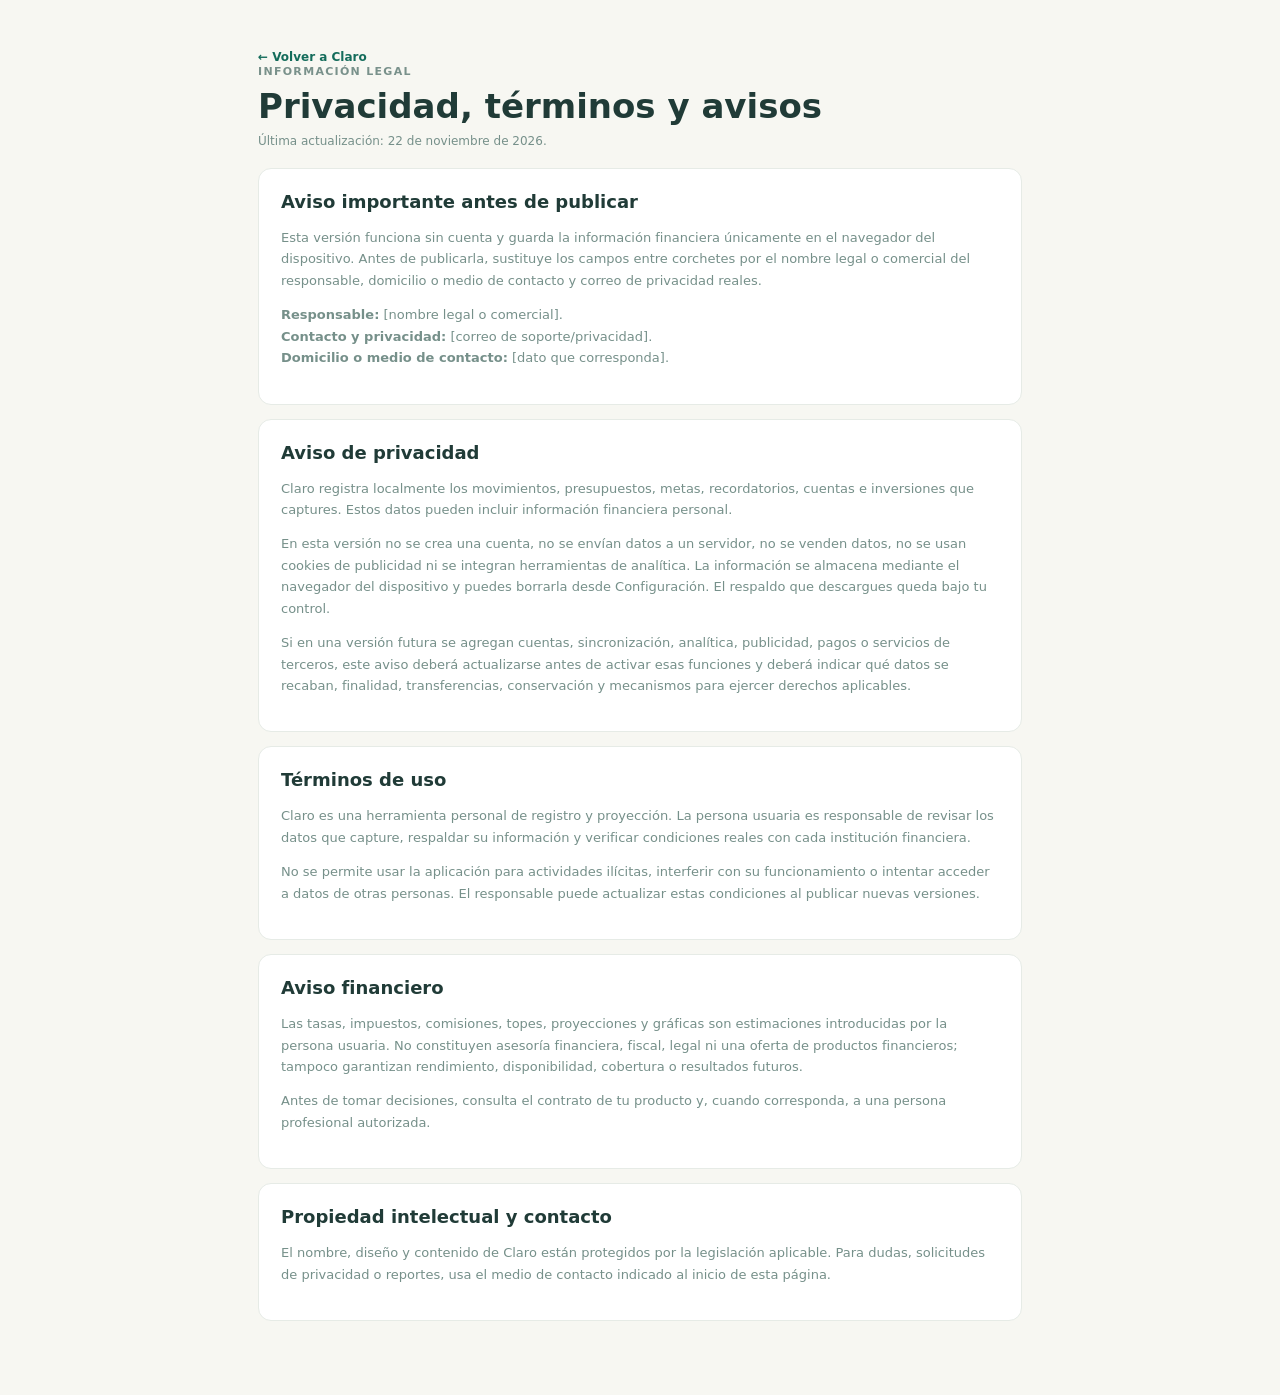
==== legal.html @ 1668033a "Primera versión de Claro, app de finanzas personales Co-Authored-By: Claude Opus 5.5 <noreply@anthro" ====
<!doctype html>
<html lang="es-MX">
  <head>
    <meta charset="UTF-8" />
    <meta name="viewport" content="width=device-width, initial-scale=1" />
    <meta name="description" content="Aviso de privacidad, términos de uso y aviso financiero de Claro." />
    <link rel="icon" href="icon.svg" type="image/svg+xml" />
    <link rel="icon" href="favicon-32.png" type="image/png" sizes="32x32" />
    <link rel="stylesheet" href="styles.css" />
    <link rel="stylesheet" href="overrides.css" />
    <link rel="stylesheet" href="guidance.css" />
    <title>Legal — Claro</title>
  </head>
  <body>
    <main class="legal-page">
      <a class="text-link" href="index.html">← Volver a Claro</a>
      <p class="eyebrow">INFORMACIÓN LEGAL</p>
      <h1>Privacidad, términos y avisos</h1>
      <p class="legal-updated">Última actualización: 22 de noviembre de 2026.</p>

      <article class="card legal-card">
        <h2>Aviso importante antes de publicar</h2>
        <p>Esta versión funciona sin cuenta y guarda la información financiera únicamente en el navegador del dispositivo. Antes de publicarla, sustituye los campos entre corchetes por el nombre legal o comercial del responsable, domicilio o medio de contacto y correo de privacidad reales.</p>
        <p><strong>Responsable:</strong> [nombre legal o comercial].<br /><strong>Contacto y privacidad:</strong> [correo de soporte/privacidad].<br /><strong>Domicilio o medio de contacto:</strong> [dato que corresponda].</p>
      </article>

      <article class="card legal-card">
        <h2>Aviso de privacidad</h2>
        <p>Claro registra localmente los movimientos, presupuestos, metas, recordatorios, cuentas e inversiones que captures. Estos datos pueden incluir información financiera personal.</p>
        <p>En esta versión no se crea una cuenta, no se envían datos a un servidor, no se venden datos, no se usan cookies de publicidad ni se integran herramientas de analítica. La información se almacena mediante el navegador del dispositivo y puedes borrarla desde Configuración. El respaldo que descargues queda bajo tu control.</p>
        <p>Si en una versión futura se agregan cuentas, sincronización, analítica, publicidad, pagos o servicios de terceros, este aviso deberá actualizarse antes de activar esas funciones y deberá indicar qué datos se recaban, finalidad, transferencias, conservación y mecanismos para ejercer derechos aplicables.</p>
      </article>

      <article class="card legal-card">
        <h2>Términos de uso</h2>
        <p>Claro es una herramienta personal de registro y proyección. La persona usuaria es responsable de revisar los datos que capture, respaldar su información y verificar condiciones reales con cada institución financiera.</p>
        <p>No se permite usar la aplicación para actividades ilícitas, interferir con su funcionamiento o intentar acceder a datos de otras personas. El responsable puede actualizar estas condiciones al publicar nuevas versiones.</p>
      </article>

      <article class="card legal-card">
        <h2>Aviso financiero</h2>
        <p>Las tasas, impuestos, comisiones, topes, proyecciones y gráficas son estimaciones introducidas por la persona usuaria. No constituyen asesoría financiera, fiscal, legal ni una oferta de productos financieros; tampoco garantizan rendimiento, disponibilidad, cobertura o resultados futuros.</p>
        <p>Antes de tomar decisiones, consulta el contrato de tu producto y, cuando corresponda, a una persona profesional autorizada.</p>
      </article>

      <article class="card legal-card">
        <h2>Propiedad intelectual y contacto</h2>
        <p>El nombre, diseño y contenido de Claro están protegidos por la legislación aplicable. Para dudas, solicitudes de privacidad o reportes, usa el medio de contacto indicado al inicio de esta página.</p>
      </article>
    </main>
  </body>
</html>
---- styles.css ----
:root{--ink:#203b37;--muted:#76908a;--paper:#f7f7f2;--card:#fff;--line:#e6ebe6;--green:#146c5b;--lime:#d7e769;--orange:#f7ad6b;--blue:#88c8c5;--purple:#b4a4e6;--red:#ea8d80}*{box-sizing:border-box}body{margin:0;background:var(--paper);color:var(--ink);font-family:Inter,ui-sans-serif,system-ui,-apple-system,BlinkMacSystemFont,"Segoe UI",sans-serif}.app-shell{min-height:100vh;display:grid;grid-template-columns:244px 1fr}.sidebar{background:#f0f2eb;padding:28px 18px;display:flex;flex-direction:column;position:sticky;top:0;height:100vh}.brand{display:flex;align-items:center;gap:9px;color:var(--ink);font-size:26px;font-weight:800;text-decoration:none;letter-spacing:-1px;padding:0 10px 42px}.brand-mark{display:grid;place-items:center;width:30px;height:30px;border-radius:10px;background:var(--green);color:var(--lime);font-size:17px}.sidebar nav{display:grid;gap:5px}.nav-link,.plain-button{border:0;background:none;text-decoration:none;color:#607771;font:inherit;font-weight:600;padding:12px 13px;border-radius:10px;text-align:left;cursor:pointer}.nav-link span{width:24px;display:inline-block;font-size:19px}.nav-link.active,.nav-link:hover{background:#dce7c8;color:var(--green)}.sidebar-bottom{margin-top:auto;display:grid;gap:3px}.plain-button{font-size:13px}.plain-button:hover{color:var(--green)}main{max-width:1440px;margin:0 auto;width:100%;padding:0 48px 46px}.topbar{height:112px;display:flex;align-items:center;justify-content:space-between}.eyebrow{color:#79918b;margin:0 0 5px;font-size:11px;font-weight:800;letter-spacing:1.3px}.topbar h1{font-size:19px;margin:0}.header-actions{display:flex;align-items:center;gap:13px}.icon-button{border:1px solid var(--line);background:#fff;color:var(--green);border-radius:50%;height:38px;width:38px;font-size:19px;cursor:pointer}.profile-button{border:0;background:#d9e8e1;color:var(--green);border-radius:22px;padding:9px 14px;font-weight:700}.profile-button:first-letter{background:var(--green);color:#fff}.menu-button{display:none}.welcome,.section-heading{display:flex;justify-content:space-between;align-items:end;margin:18px 0 25px}.welcome h2,.section-heading h2{margin:0;font-size:31px;letter-spacing:-1.2px}.welcome h2 span{color:#dfb04b}.welcome p:not(.eyebrow),.section-heading p:not(.eyebrow){margin:6px 0 0;color:var(--muted)}button{font:inherit}.primary-button{border:0;border-radius:9px;background:var(--green);color:#fff;font-weight:750;padding:12px 17px;cursor:pointer;box-shadow:0 3px 7px #146c5b22}.primary-button:hover{background:#0f5a4c}.stat-grid{display:grid;grid-template-columns:1.22fr 1fr 1fr 1fr;gap:16px}.stat-card{background:var(--card);border:1px solid var(--line);border-radius:13px;padding:19px 20px;min-height:130px}.stat-card.balance{background:var(--green);border-color:var(--green);color:#fff}.stat-card p{margin:0;color:var(--muted);font-size:13px;font-weight:600}.balance p{color:#bed8d1}.stat-card strong{font-size:28px;display:block;margin:11px 0 8px;letter-spacing:-1px}.stat-card small{font-size:11px;color:var(--muted)}.balance small{color:#cae2da}.positive{color:#388775!important}.dashboard-grid{margin-top:17px;display:grid;grid-template-columns:1.15fr .85fr;gap:17px}.card{background:var(--card);border:1px solid var(--line);border-radius:13px;padding:22px}.card-title{display:flex;align-items:start;justify-content:space-between;margin-bottom:18px}.card h3{font-size:16px;margin:0}.card-title p{margin:4px 0 0;color:var(--muted);font-size:12px}.card select,.filters select{border:1px solid var(--line);border-radius:7px;background:#fff;padding:7px;color:#526b64;font-size:12px}.category-chart{height:16px;border-radius:30px;overflow:hidden;background:#edf1ed;display:flex}.category-segment{height:100%}.legend{display:flex;gap:15px;flex-wrap:wrap;margin-top:17px}.legend-item{font-size:11px;color:#657c76}.legend-dot{width:8px;height:8px;border-radius:50%;display:inline-block;margin-right:5px}.bar-chart{height:144px;display:flex;align-items:end;justify-content:space-between;gap:15px;border-bottom:1px solid var(--line);padding:0 4px}.month-bar{height:100%;display:flex;align-items:end;gap:3px;flex:1;position:relative}.month-bar div{width:50%;border-radius:3px 3px 0 0}.month-bar .income-bar{background:#86c9bd}.month-bar .expense-bar{background:#f2b270}.month-bar span{position:absolute;bottom:-20px;width:100%;text-align:center;font-size:10px;color:var(--muted)}.trend-key{font-size:10px;color:var(--muted)}.trend-key i{display:inline-block;width:7px;height:7px;background:#86c9bd;border-radius:2px;margin:0 3px 0 8px}.trend-key i+ i{background:#f2b270}.budget-card,.recent-card{min-height:258px}.budget-row{margin:14px 0}.budget-head{display:flex;justify-content:space-between;font-size:12px;margin-bottom:7px}.budget-head strong{font-size:12px}.progress{height:7px;background:#edf1ed;border-radius:10px;overflow:hidden}.progress>span{display:block;height:100%;border-radius:inherit;background:var(--green)}.progress.warn>span{background:var(--orange)}.text-link{font-size:12px;color:var(--green);font-weight:750;text-decoration:none}.movement-row{display:flex;align-items:center;padding:11px 0;border-bottom:1px solid #eff1ee;gap:10px}.movement-row:last-child{border-bottom:0}.category-icon{flex:none;display:grid;place-items:center;width:34px;height:34px;border-radius:10px;background:#edf5e2;color:var(--green);font-size:15px}.movement-info{flex:1;min-width:0}.movement-info strong{font-size:13px;display:block;white-space:nowrap;overflow:hidden;text-overflow:ellipsis}.movement-info small{color:var(--muted);font-size:11px}.movement-amount{font-size:13px;font-weight:800}.movement-amount.income{color:#278373}.movement-amount.investment{color:#7567a7}.page{display:none}.page.active{display:block}.section-heading{align-items:center;margin-top:15px}.section-heading h2{font-size:30px}.filters{display:flex;gap:10px;padding-bottom:10px;border-bottom:1px solid var(--line)}.movement-list{padding-top:3px}.movement-list .movement-row{padding:15px 4px}.budget-list,.goal-list,.reminder-list{display:grid;grid-template-columns:repeat(auto-fit,minmax(260px,1fr));gap:16px}.budget-item,.goal-item,.reminder-item{background:#fff;border:1px solid var(--line);border-radius:13px;padding:20px}.budget-item h3,.goal-item h3,.reminder-item h3{margin:0 0 6px;font-size:16px}.budget-item p,.goal-item p,.reminder-item p{color:var(--muted);font-size:13px;margin:0 0 14px}.goal-top{display:flex;justify-content:space-between;align-items:start}.goal-icon{background:#f0ebfd;color:#7162aa;border-radius:10px;padding:9px}.goal-actions{display:flex;gap:7px;margin-top:17px}.small-button{border:1px solid var(--line);background:#fff;padding:7px 9px;border-radius:7px;font-size:11px;color:var(--green);font-weight:700;cursor:pointer}.reminder-date{color:var(--green)!important;font-weight:700}dialog{border:0;border-radius:16px;padding:0;width:min(450px,calc(100% - 30px));box-shadow:0 20px 70px #203b3755}dialog::backdrop{background:#1c343055}dialog form{padding:25px;display:grid;gap:14px}.dialog-head{display:flex;justify-content:space-between;align-items:start;margin-bottom:3px}.dialog-head h2{margin:0;font-size:22px}.close-dialog{border:0;background:transparent;color:var(--muted);font-size:28px;line-height:18px;cursor:pointer}label{font-size:12px;font-weight:750;color:#4d6860;display:grid;gap:6px}.optional{color:var(--muted);font-weight:500}input,select{border:1px solid #dce5df;border-radius:8px;padding:11px;font:inherit;color:var(--ink);width:100%;background:#fff}input:focus,select:focus{outline:2px solid #beded5;border-color:var(--green)}.two-cols{display:grid;grid-template-columns:1fr 1fr;gap:10px}.submit-button{margin-top:5px;width:100%}.toast{position:fixed;bottom:24px;left:50%;transform:translate(-50%,90px);background:var(--ink);color:#fff;padding:11px 16px;border-radius:9px;font-size:13px;transition:.25s;z-index:5}.toast.show{transform:translate(-50%,0)}.empty{color:var(--muted);font-size:13px;padding:24px 0;text-align:center}@media(max-width:900px){.app-shell{display:block}.sidebar{position:fixed;z-index:4;transform:translateX(-100%);transition:.25s;width:250px;box-shadow:5px 0 20px #0002}.sidebar.open{transform:translateX(0)}main{padding:0 21px 35px}.menu-button{display:block;border:0;background:none;color:var(--green);font-size:22px;margin-right:12px}.topbar{justify-content:start;height:85px}.header-actions{margin-left:auto}.profile-button span{display:none}.welcome{align-items:start;gap:15px}.stat-grid{grid-template-columns:repeat(2,1fr)}.dashboard-grid{grid-template-columns:1fr}.topbar h1{font-size:17px}}@media(max-width:520px){main{padding:0 15px 30px}.topbar{height:76px}.welcome,.section-heading{margin:12px 0 20px}.welcome{display:block}.welcome .primary-button{margin-top:16px;width:100%}.section-heading{align-items:start}.section-heading .primary-button{font-size:0;padding:12px}.section-heading .primary-button:first-letter{font-size:18px}.welcome h2,.section-heading h2{font-size:26px}.stat-grid{gap:9px}.stat-card{padding:14px;min-height:112px}.stat-card strong{font-size:22px}.stat-card.balance{grid-column:span 2}.card{padding:17px}.trend-key{display:none}.two-cols{grid-template-columns:1fr}.header-actions{gap:7px}.icon-button{height:34px;width:34px}.bar-chart{gap:8px}.legend{gap:9px}.filters{display:grid;grid-template-columns:1fr 1fr}}
---- overrides.css ----
.storage-note{color:var(--muted);font-size:11px;line-height:1.45;padding:0 12px;margin:0 0 8px}.movement-note{display:block;color:#607771;font-size:11px;line-height:1.4;margin-top:4px;overflow-wrap:anywhere}.movement-row .small-button{flex:none}.trend-card{grid-column:1/-1;order:-1}.line-chart{width:100%;margin-top:4px}.line-chart svg{display:block;width:100%;height:auto;overflow:visible}.line-legend{display:flex;gap:16px;flex-wrap:wrap;margin:-6px 0 7px;color:#657c76;font-size:11px}.line-legend span{display:inline-flex;align-items:center;gap:6px}.line-legend i{width:16px;height:3px;border-radius:4px;display:inline-block}.line-legend .income-line{background:#278373}.line-legend .expense-line{background:#e7a35f}.line-legend .net-line{background:#7669aa}.chart-footnote{font-size:10px;color:var(--muted);text-align:right;margin:5px 0 0}.pie-chart-wrap{display:grid;place-items:center;padding:8px 0 2px}.category-chart{width:210px;height:210px;border-radius:50%;display:grid;place-items:center;position:relative}.pie-center{width:62%;height:62%;border-radius:50%;background:var(--card);display:flex;flex-direction:column;justify-content:center;align-items:center;box-shadow:0 0 0 1px var(--line)}.pie-center strong{font-size:18px;letter-spacing:-.5px}.pie-center small{color:var(--muted);font-size:10px;margin-top:2px}body[data-theme="dark"]{--ink:#e6efeb;--muted:#9db1aa;--paper:#101a18;--card:#192522;--line:#2b3a35;--green:#267e6c;--lime:#d7e769;--orange:#f7ad6b;--blue:#88c8c5;--purple:#b4a4e6;--red:#ea8d80}body[data-theme="dark"] .sidebar{background:#151f1c}body[data-theme="dark"] .nav-link,body[data-theme="dark"] .plain-button{color:#b4c5bf}body[data-theme="dark"] .nav-link.active,body[data-theme="dark"] .nav-link:hover{background:#263a32;color:#d7e769}body[data-theme="dark"] .stat-card,body[data-theme="dark"] .card,body[data-theme="dark"] .budget-item,body[data-theme="dark"] .goal-item,body[data-theme="dark"] .reminder-item{background:var(--card);border-color:var(--line)}body[data-theme="dark"] .stat-card p,body[data-theme="dark"] .legend-item,body[data-theme="dark"] .movement-info small,body[data-theme="dark"] .movement-note,body[data-theme="dark"] .line-legend{color:var(--muted)}body[data-theme="dark"] .category-icon{background:#263a32;color:#c9dfb0}body[data-theme="dark"] .goal-icon{background:#302b45;color:#d0c4ff}body[data-theme="dark"] .icon-button,body[data-theme="dark"] .small-button,body[data-theme="dark"] .card select,body[data-theme="dark"] .filters select,body[data-theme="dark"] input,body[data-theme="dark"] select{background:#202e29;color:var(--ink);border-color:var(--line)}body[data-theme="dark"] .profile-button{background:#263a32;color:#d7e769}body[data-theme="dark"] .progress{background:#293631}body[data-theme="dark"] dialog{background:var(--card);color:var(--ink)}body[data-theme="dark"] .line-chart svg line{stroke:#40504a!important}body[data-theme="dark"] .line-chart svg text{fill:#a7b8b1!important}body[data-theme="dark"] .movement-row{border-color:#2b3a35}body[data-theme="dark"] .category-chart{border:1px solid #40504a}@media(max-width:520px){.movement-row .movement-amount{font-size:12px}.movement-row .small-button{padding:6px 7px}.category-chart{width:180px;height:180px}.pie-center strong{font-size:16px}}
.capital-summary{display:grid;grid-template-columns:repeat(4,minmax(0,1fr));gap:14px;margin:0 0 17px}.capital-stat{padding:17px 19px;background:var(--card);border:1px solid var(--line);border-radius:12px}.capital-stat small,.muted-label{display:block;color:var(--muted);font-size:11px}.capital-stat strong{display:block;font-size:21px;margin-top:9px}.capital-accounts{margin-bottom:24px}.account-list{display:grid;gap:2px}.account-row{display:grid;grid-template-columns:1fr 150px auto;gap:12px;align-items:center;padding:13px 3px;border-top:1px solid var(--line)}.account-row>div strong,.account-row>div small{display:block}.account-row>div small{font-size:11px;color:var(--muted);margin-top:3px}.portfolio-section>.section-heading{margin-top:24px}.portfolio-grid{display:grid;grid-template-columns:minmax(260px,.75fr) minmax(440px,1.25fr);gap:16px}.portfolio-pie{width:200px;height:200px}.investment-heading{margin-top:26px!important}.investment-list{display:grid;grid-template-columns:repeat(auto-fit,minmax(280px,1fr));gap:15px}.investment-card{background:var(--card);border:1px solid var(--line);border-radius:13px;padding:19px}.investment-card-head{display:flex;justify-content:space-between;align-items:start}.investment-card-head .eyebrow{margin-bottom:4px}.investment-card h3{font-size:16px;margin:0}.investment-share{display:grid;place-items:center;min-width:48px;height:35px;border-radius:20px;background:color-mix(in srgb,var(--share-color) 20%,var(--card));color:var(--ink);font-size:11px;font-weight:800}.investment-value{display:block;font-size:25px;margin-top:20px}.investment-facts{display:grid;grid-template-columns:1fr 1fr;gap:12px;margin-top:17px}.investment-facts span{font-size:10px;color:var(--muted)}.investment-facts strong{display:block;color:var(--ink);font-size:12px;margin-top:4px}.investment-contribution{font-size:11px;color:var(--muted);margin:14px 0 0}.investment-actions{display:flex;gap:6px;flex-wrap:wrap;margin-top:17px}.investment-history{border-top:1px solid var(--line);margin-top:15px;padding-top:12px}.investment-history summary{font-size:11px;color:var(--green);font-weight:750;cursor:pointer}.operation-row{display:grid;grid-template-columns:1fr auto auto auto;align-items:center;gap:8px;padding:9px 0;border-bottom:1px solid var(--line);font-size:10px}.projection-table-wrap{overflow-x:auto}.projection-table{border-collapse:collapse;width:100%;font-size:12px}.projection-table th,.projection-table td{text-align:right;padding:10px 8px;border-bottom:1px solid var(--line);white-space:nowrap}.projection-table thead th{color:var(--muted);font-weight:650;font-size:10px}.projection-table th:first-child,.projection-table tbody th{text-align:left}.projection-table tbody th{font-weight:750}.projection-note,.preference-help{font-size:11px;color:var(--muted);line-height:1.5;margin:12px 0 0}.preference-card{margin-top:18px}.check-label{display:flex;align-items:center;gap:9px}.check-label input{width:17px;height:17px;flex:none;accent-color:var(--green)}#reflect-initial-label[hidden]{display:none}.negative{color:#c94d45!important}body[data-theme="dark"] .capital-stat,body[data-theme="dark"] .investment-card{background:var(--card);border-color:var(--line)}body[data-theme="dark"] .investment-facts span{color:var(--muted)}body[data-theme="dark"] .investment-facts strong{color:var(--ink)}body[data-theme="dark"] .investment-share{color:var(--ink)}@media(max-width:800px){.capital-summary{grid-template-columns:repeat(2,minmax(0,1fr))}.portfolio-grid{grid-template-columns:1fr}}@media(max-width:520px){.capital-summary{gap:8px}.capital-stat{padding:13px}.capital-stat strong{font-size:18px}.account-row{grid-template-columns:1fr auto;gap:8px}.account-row>span{grid-column:1/-1}.portfolio-grid{grid-template-columns:minmax(0,1fr)}.investment-facts{gap:9px}.investment-value{font-size:22px}.operation-row{grid-template-columns:1fr auto}.operation-row .small-button{padding:6px}.projection-table th,.projection-table td{padding:8px 5px;font-size:10px}}
---- guidance.css ----
.form-help,.help-callout{font-size:12px;line-height:1.55;color:var(--muted);margin:0}.help-callout{padding:13px 16px;margin:0 0 16px;border-left:3px solid var(--green);border-radius:8px;background:var(--card)}.button-pair{display:flex;gap:8px;align-items:center}.investment-forecast{margin:4px 0 18px}.investment-forecast>strong{font-size:13px}.investment-forecast>p{font-size:11px;color:var(--muted);margin:4px 0 8px}.investment-forecast svg{display:block;width:100%;height:auto;overflow:visible}.investment-forecast svg line{stroke:#e8ede9}.recurring-projection{margin-top:18px}dialog form{max-height:85vh;overflow-y:auto}body[data-theme="dark"] .help-callout{background:var(--card);border-color:var(--green)}body[data-theme="dark"] .investment-forecast svg line{stroke:#40504a}body[data-theme="dark"] .investment-forecast svg text{fill:#a7b8b1!important}
@media(max-width:700px){.button-pair{align-items:stretch;flex-direction:column}.investment-forecast svg{min-height:180px}}
.forecast-line-key{display:flex;align-items:center;gap:7px}.forecast-line-key i{display:inline-block;width:18px;height:3px;background:#278373;border-radius:3px}
.help-bubble{display:inline-grid;place-items:center;width:19px;height:19px;padding:0;margin-left:5px;border:1px solid var(--green);border-radius:50%;background:transparent;color:var(--green);font-size:11px;font-weight:800;cursor:pointer;vertical-align:middle;flex:none}.help-popover{position:absolute;display:block;top:calc(100% + 5px);left:0;width:min(280px,78vw);padding:9px 10px;border:1px solid var(--line);border-radius:8px;background:var(--card);color:var(--ink);font-size:11px;font-weight:500;line-height:1.45;box-shadow:0 5px 18px #17332b20;z-index:10;white-space:normal}.help-popover[hidden]{display:none}label:has(.help-bubble),.dialog-head,.card-title,#presupuestos .section-heading h2{position:relative}#investment-term{display:grid}#investment-form input[hidden],#goal-investment-label[hidden]{display:none}.goal-link-note{font-size:11px!important;line-height:1.45;margin:9px 0!important;color:var(--muted)}
@media(max-width:520px){.help-popover:not([hidden]){font-size:12px}.help-bubble{width:21px;height:21px}}
.sr-only{position:absolute;width:1px;height:1px;padding:0;margin:-1px;overflow:hidden;clip:rect(0,0,0,0);white-space:nowrap;border:0}.topbar{height:24px;justify-content:flex-end}.primary-button,.small-button{min-height:40px;padding:10px 14px;font-size:12px;display:inline-flex;align-items:center;justify-content:center}.button-pair{align-items:center}.settings-actions{display:grid;gap:0}.settings-row{display:flex;align-items:center;justify-content:space-between;gap:14px;padding:13px 0;border-bottom:1px solid var(--line);font-size:13px}.settings-actions>.check-label{padding:15px 0;border-bottom:1px solid var(--line)}.danger-button{color:#b83d39;border-color:#e7c8c6}.settings-row button:disabled{opacity:.55;cursor:not-allowed}@media(max-width:900px){.topbar{height:62px;justify-content:start}}@media(max-width:520px){.topbar{height:58px}.button-pair{flex-direction:row;align-items:stretch;flex-wrap:wrap}.section-heading .primary-button{font-size:12px!important;padding:10px 14px}.section-heading>.button-pair>button{flex:1;min-width:130px}}
.projection-lines-legend{display:flex;flex-wrap:wrap;gap:7px 13px;margin:8px 0;font-size:10px;color:var(--muted)}.projection-lines-legend span{display:inline-flex;align-items:center;gap:5px}.projection-lines-legend i{display:inline-block;width:13px;height:3px;border-radius:3px}.projection-point{cursor:pointer;stroke:var(--card);stroke-width:2;transition:r .15s}.projection-point.selected{stroke:#d7e769;stroke-width:3}.projection-selected{font-size:11px!important;margin-top:8px!important}.legal-page{max-width:820px;margin:0 auto;padding:46px 28px 60px}.legal-page>h1{font-size:34px;margin:8px 0}.legal-updated{font-size:12px;color:var(--muted);margin:0 0 20px}.legal-card{margin:14px 0}.legal-card h2{font-size:18px;margin-top:0}.legal-card p{font-size:13px;line-height:1.65;color:var(--muted)}body[data-theme="dark"] .projection-point{stroke:var(--card)}

.update-banner{position:fixed;left:50%;bottom:24px;transform:translateX(-50%);z-index:6;display:flex;align-items:center;gap:12px;background:var(--ink);color:#fff;padding:10px 12px 10px 16px;border-radius:11px;font-size:13px;box-shadow:0 8px 24px #0003;width:max-content;max-width:calc(100% - 32px)}.update-banner[hidden]{display:none}.settings-row .button-pair{display:flex;flex-direction:row;align-items:center;gap:7px;flex-wrap:wrap;justify-content:flex-end}
[hidden]{display:none!important}
.chart-controls{display:grid;grid-template-columns:repeat(auto-fit,minmax(180px,1fr));gap:10px;margin:0 0 16px;padding:14px;border:1px solid var(--line);border-radius:10px;background:var(--paper)}.chart-controls select,.chart-controls input{padding:8px;font-size:12px}
.chart-legend{gap:6px 10px;margin:0 0 6px}.legend-toggle{border:1px solid transparent;background:none;font:inherit;font-size:11px;color:inherit;display:inline-flex;align-items:center;gap:6px;padding:4px 7px;border-radius:6px;cursor:pointer}.legend-toggle:hover{border-color:var(--line)}.legend-toggle i{width:16px;border-radius:4px;display:inline-block}.legend-toggle.off{opacity:.45;text-decoration:line-through}
.chart-day{cursor:pointer}.chart-readout{display:flex;flex-wrap:wrap;gap:4px 14px;font-size:12px;color:var(--muted);margin:8px 0 0}.chart-readout strong{color:var(--ink)}.chart-readout span{display:inline-flex;align-items:center;gap:5px}.chart-readout i{width:9px;height:9px;border-radius:50%;display:inline-block}
.plan-funding{font-size:12px;color:var(--green)!important;font-weight:650;margin:8px 0 0!important}.funding-fields{display:grid;gap:14px}
@media(max-width:520px){.trend-card .card-title{gap:10px;flex-wrap:wrap}.chart-controls{grid-template-columns:1fr 1fr}}
.label-line{display:inline-flex;align-items:center;gap:2px;flex-wrap:wrap}.check-label .label-line{display:inline}
.stat-card.balance .help-bubble{border-color:#cae2da;color:#fff}.stat-card.balance .help-popover{color:var(--ink)}
.repay-box{margin-top:12px;padding:12px;border-radius:10px;background:#fdf1e4;border:1px solid #f2d2ae;display:grid;gap:8px}.repay-box p{margin:0!important;color:#7a4a17!important;font-size:12px!important}.repay-box .small-button{justify-self:start}body[data-theme="dark"] .repay-box{background:#3a2a1a;border-color:#5a4026}body[data-theme="dark"] .repay-box p{color:#f3cfa5!important}.repay-summary,.repay-preview{margin:0;font-size:13px;line-height:1.5;color:var(--muted)}.repay-preview{color:var(--ink);background:var(--paper);padding:10px 12px;border-radius:8px}
.yield-fields{display:grid;gap:14px;padding:12px;border:1px solid var(--line);border-radius:10px;background:var(--paper)}
.movement-actions{display:flex;gap:6px;flex:none}@media(max-width:520px){.movement-row{flex-wrap:wrap}.movement-actions{width:100%;justify-content:flex-end}}
.budget-sources-card{margin-bottom:16px}.budget-sources-grid{display:grid;grid-template-columns:240px 1fr;gap:22px;align-items:start}.budget-pie-legend{display:grid;gap:8px;margin-top:0}.budget-pie-legend .legend-item{font-size:12px}.budget-pie-note{font-size:12px;text-align:center;color:var(--muted);margin:10px 0 0}.budget-pie-note.warn{color:#b05a1a;font-weight:700}.budget-sources-picker{margin-top:14px;font-size:12px}.budget-sources-picker summary{cursor:pointer;color:var(--green);font-weight:750}.budget-sources-picker .check-label{display:flex;gap:8px;align-items:center;padding:6px 0;font-weight:600}.budget-sources-picker .check-label input{width:auto}.budget-sources-picker h4{margin:12px 0 2px;font-size:11px;letter-spacing:1px;color:var(--muted)}@media(max-width:700px){.budget-sources-grid{grid-template-columns:1fr}}
.form-warning{margin:8px 0 0;padding:9px 11px;border-radius:8px;background:#fdf1e4;border:1px solid #f2d2ae;color:#7a4a17!important;font-size:12px!important;line-height:1.45}.form-note{margin:0;padding:9px 11px;border-radius:8px;background:#eaf3ee;border:1px solid #cfe3d8;color:#2d5a4c;font-size:12px;line-height:1.45}body[data-theme="dark"] .form-warning{background:#3a2a1a;border-color:#5a4026;color:#f3cfa5!important}body[data-theme="dark"] .form-note{background:#1f2f2a;border-color:#2f453d;color:#b9d8cc}
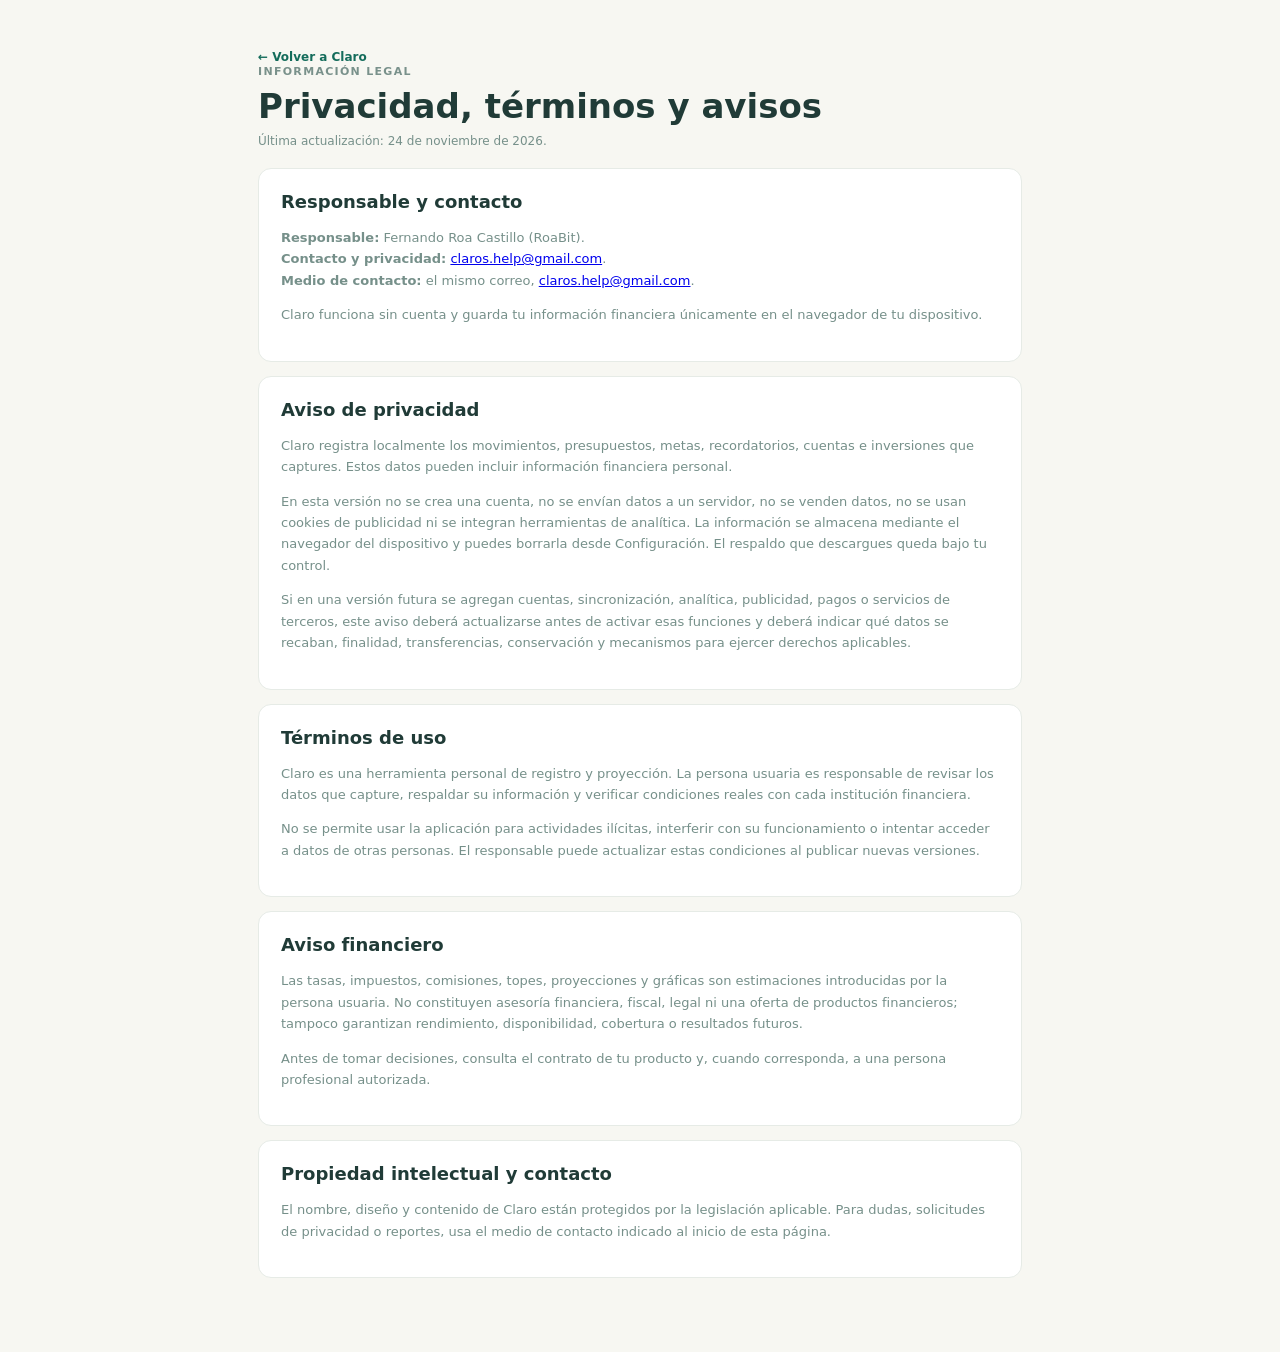
==== commit fb33d86d: "Aviso legal completo, README actualizado y recordatorio de respaldo Co-Authored-By: Claude Opus 5.5 " ====
--- a/legal.html
+++ b/legal.html
@@ -16,12 +16,12 @@
       <a class="text-link" href="index.html">← Volver a Claro</a>
       <p class="eyebrow">INFORMACIÓN LEGAL</p>
       <h1>Privacidad, términos y avisos</h1>
-      <p class="legal-updated">Última actualización: 22 de noviembre de 2026.</p>
+      <p class="legal-updated">Última actualización: 24 de noviembre de 2026.</p>
 
       <article class="card legal-card">
-        <h2>Aviso importante antes de publicar</h2>
-        <p>Esta versión funciona sin cuenta y guarda la información financiera únicamente en el navegador del dispositivo. Antes de publicarla, sustituye los campos entre corchetes por el nombre legal o comercial del responsable, domicilio o medio de contacto y correo de privacidad reales.</p>
-        <p><strong>Responsable:</strong> [nombre legal o comercial].<br /><strong>Contacto y privacidad:</strong> [correo de soporte/privacidad].<br /><strong>Domicilio o medio de contacto:</strong> [dato que corresponda].</p>
+        <h2>Responsable y contacto</h2>
+        <p><strong>Responsable:</strong> Fernando Roa Castillo (RoaBit).<br /><strong>Contacto y privacidad:</strong> <a href="mailto:claros.help@gmail.com">claros.help@gmail.com</a>.<br /><strong>Medio de contacto:</strong> el mismo correo, <a href="mailto:claros.help@gmail.com">claros.help@gmail.com</a>.</p>
+        <p>Claro funciona sin cuenta y guarda tu información financiera únicamente en el navegador de tu dispositivo.</p>
       </article>
 
       <article class="card legal-card">
--- a/guidance.css
+++ b/guidance.css
@@ -20,3 +20,4 @@
 .movement-actions{display:flex;gap:6px;flex:none}@media(max-width:520px){.movement-row{flex-wrap:wrap}.movement-actions{width:100%;justify-content:flex-end}}
 .budget-sources-card{margin-bottom:16px}.budget-sources-grid{display:grid;grid-template-columns:240px 1fr;gap:22px;align-items:start}.budget-pie-legend{display:grid;gap:8px;margin-top:0}.budget-pie-legend .legend-item{font-size:12px}.budget-pie-note{font-size:12px;text-align:center;color:var(--muted);margin:10px 0 0}.budget-pie-note.warn{color:#b05a1a;font-weight:700}.budget-sources-picker{margin-top:14px;font-size:12px}.budget-sources-picker summary{cursor:pointer;color:var(--green);font-weight:750}.budget-sources-picker .check-label{display:flex;gap:8px;align-items:center;padding:6px 0;font-weight:600}.budget-sources-picker .check-label input{width:auto}.budget-sources-picker h4{margin:12px 0 2px;font-size:11px;letter-spacing:1px;color:var(--muted)}@media(max-width:700px){.budget-sources-grid{grid-template-columns:1fr}}
 .form-warning{margin:8px 0 0;padding:9px 11px;border-radius:8px;background:#fdf1e4;border:1px solid #f2d2ae;color:#7a4a17!important;font-size:12px!important;line-height:1.45}.form-note{margin:0;padding:9px 11px;border-radius:8px;background:#eaf3ee;border:1px solid #cfe3d8;color:#2d5a4c;font-size:12px;line-height:1.45}body[data-theme="dark"] .form-warning{background:#3a2a1a;border-color:#5a4026;color:#f3cfa5!important}body[data-theme="dark"] .form-note{background:#1f2f2a;border-color:#2f453d;color:#b9d8cc}
+.backup-reminder{display:flex;align-items:center;justify-content:space-between;gap:12px;flex-wrap:wrap;margin:0 0 16px;padding:12px 14px;border:1px solid #e5c58f;background:#fff7e8;color:#6b4a12;border-radius:11px;font-size:13px;font-weight:600}.backup-reminder .button-pair{display:flex;gap:8px}
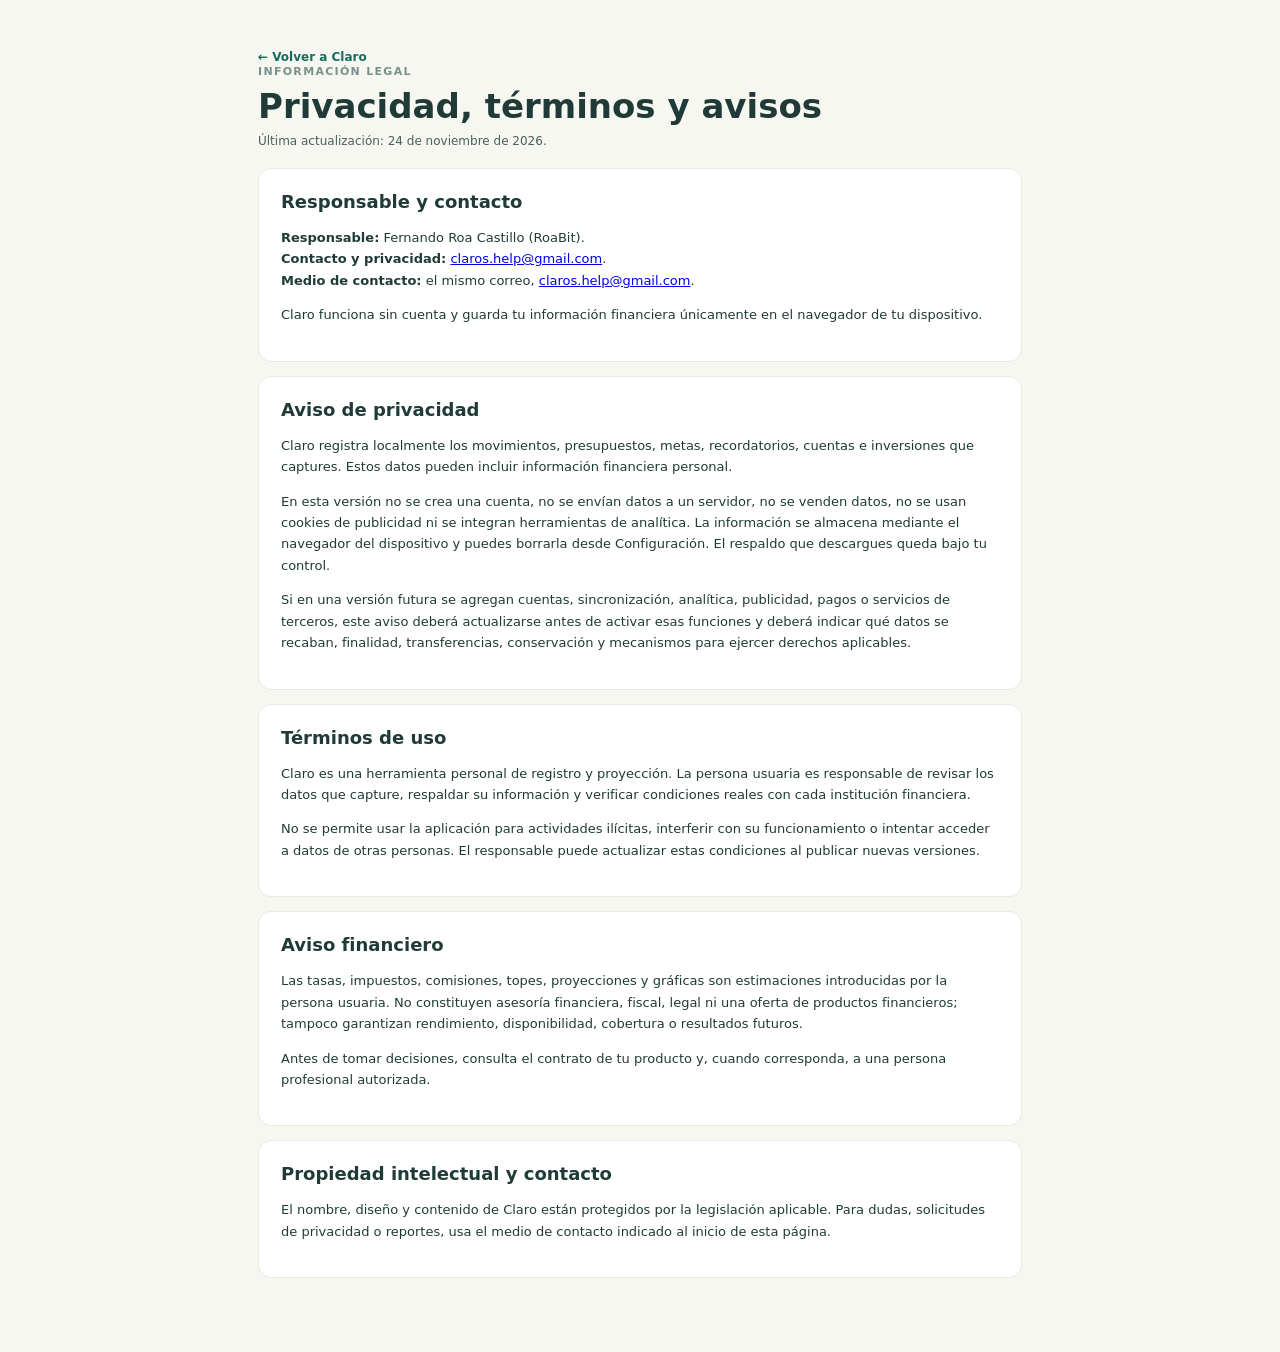
==== commit db7a4d37: "Textos legibles en modo oscuro y tema según el celular Co-Authored-By: Claude Opus 5.5 <noreply@anth" ====
--- a/legal.html
+++ b/legal.html
@@ -2,6 +2,7 @@
 <html lang="es-MX">
   <head>
     <meta charset="UTF-8" />
+    <meta name="color-scheme" content="light dark" />
     <meta name="viewport" content="width=device-width, initial-scale=1" />
     <meta name="description" content="Aviso de privacidad, términos de uso y aviso financiero de Claro." />
     <link rel="icon" href="icon.svg" type="image/svg+xml" />
@@ -12,6 +13,7 @@
     <title>Legal — Claro</title>
   </head>
   <body>
+    <script>try{var t=localStorage.getItem("claro-theme")||(matchMedia("(prefers-color-scheme: dark)").matches?"dark":"light");document.body.dataset.theme=t;}catch(e){}</script>
     <main class="legal-page">
       <a class="text-link" href="index.html">← Volver a Claro</a>
       <p class="eyebrow">INFORMACIÓN LEGAL</p>
--- a/guidance.css
+++ b/guidance.css
@@ -21,3 +21,28 @@
 .budget-sources-card{margin-bottom:16px}.budget-sources-grid{display:grid;grid-template-columns:240px 1fr;gap:22px;align-items:start}.budget-pie-legend{display:grid;gap:8px;margin-top:0}.budget-pie-legend .legend-item{font-size:12px}.budget-pie-note{font-size:12px;text-align:center;color:var(--muted);margin:10px 0 0}.budget-pie-note.warn{color:#b05a1a;font-weight:700}.budget-sources-picker{margin-top:14px;font-size:12px}.budget-sources-picker summary{cursor:pointer;color:var(--green);font-weight:750}.budget-sources-picker .check-label{display:flex;gap:8px;align-items:center;padding:6px 0;font-weight:600}.budget-sources-picker .check-label input{width:auto}.budget-sources-picker h4{margin:12px 0 2px;font-size:11px;letter-spacing:1px;color:var(--muted)}@media(max-width:700px){.budget-sources-grid{grid-template-columns:1fr}}
 .form-warning{margin:8px 0 0;padding:9px 11px;border-radius:8px;background:#fdf1e4;border:1px solid #f2d2ae;color:#7a4a17!important;font-size:12px!important;line-height:1.45}.form-note{margin:0;padding:9px 11px;border-radius:8px;background:#eaf3ee;border:1px solid #cfe3d8;color:#2d5a4c;font-size:12px;line-height:1.45}body[data-theme="dark"] .form-warning{background:#3a2a1a;border-color:#5a4026;color:#f3cfa5!important}body[data-theme="dark"] .form-note{background:#1f2f2a;border-color:#2f453d;color:#b9d8cc}
 .backup-reminder{display:flex;align-items:center;justify-content:space-between;gap:12px;flex-wrap:wrap;margin:0 0 16px;padding:12px 14px;border:1px solid #e5c58f;background:#fff7e8;color:#6b4a12;border-radius:11px;font-size:13px;font-weight:600}.backup-reminder .button-pair{display:flex;gap:8px}
+@media(max-width:700px){.help-popover{position:static;width:auto;max-width:none;flex-basis:100%;margin:6px 0 2px;box-shadow:none;border-color:#b9d6cc;background:#f1f8f5}.dialog-head{flex-wrap:wrap}.card-title>.help-popover,.dialog-head>.help-popover{order:5}}
+.tutorial-dialog{width:min(420px,calc(100% - 32px));text-align:center}.tutorial-dialog .dialog-head{align-items:center}.tutorial-icon{font-size:42px;line-height:1;margin:8px 0 10px}.tutorial-dialog h2{margin:0 0 8px}.tutorial-dialog p{color:var(--muted);line-height:1.55;margin:0 0 12px;font-size:14px}.tutorial-go{background:none;border:0;color:var(--green);font-weight:750;cursor:pointer;padding:4px;font-size:13px}.tutorial-dots{display:flex;justify-content:center;gap:6px;margin:14px 0}.tutorial-dots i{width:7px;height:7px;border-radius:50%;background:var(--line)}.tutorial-dots i.active{background:var(--green);width:18px;border-radius:4px}.tutorial-actions{display:flex;justify-content:space-between;gap:10px}.tutorial-actions .primary-button{margin-left:auto}
+.tutorial-dialog{padding:20px 20px 18px!important;border-radius:18px}.tutorial-dialog .eyebrow{margin:0}.tutorial-actions .primary-button{width:auto;padding-inline:22px}
+.help-popover{letter-spacing:normal;font-family:inherit;text-transform:none}
+/* Modo oscuro: textos legibles en formularios, avisos, ayudas y tutorial */
+body[data-theme="dark"]{color-scheme:dark;--muted:#a9bcb5}
+body[data-theme="dark"] label,body[data-theme="dark"] .label-line,body[data-theme="dark"] .check-label{color:#c3d3cd}
+body[data-theme="dark"] input::placeholder,body[data-theme="dark"] textarea::placeholder{color:#8fa39c}
+body[data-theme="dark"] .help-bubble{border-color:#6fc3ad;color:#8fd8c4;background:transparent}
+body[data-theme="dark"] .help-popover{background:#22322d;border-color:#3d544c;color:#e6efeb;box-shadow:0 5px 18px #0007}
+body[data-theme="dark"] .form-note{background:#1f2f2a;border-color:#35504a;color:#cfe3da}
+body[data-theme="dark"] .form-warning,body[data-theme="dark"] .repay-box{background:#3a2a1a;border-color:#6b4c2c}
+body[data-theme="dark"] .form-warning,body[data-theme="dark"] .repay-box p{color:#f6d2a8!important}
+body[data-theme="dark"] .budget-pie-note.warn{color:#f3b27a}
+body[data-theme="dark"] .backup-reminder{background:#3a2f17;border-color:#6d5726;color:#f4dfaa}
+body[data-theme="dark"] .backup-reminder .small-button:not(.primary-small){color:#f4dfaa;border-color:#6d5726;background:transparent}
+body[data-theme="dark"] .danger-button{color:#f2a39b;border-color:#6b3a36}
+body[data-theme="dark"] .tutorial-dialog p{color:#c3d3cd}
+body[data-theme="dark"] .tutorial-dots i{background:#3d544c}
+body[data-theme="dark"] .tutorial-dots i.active,body[data-theme="dark"] .tutorial-go{color:#8fd8c4}
+body[data-theme="dark"] .tutorial-dots i.active{background:#4fb89e}
+body[data-theme="dark"] .text-link,body[data-theme="dark"] .budget-sources-picker summary{color:#8fd8c4}
+body[data-theme="dark"] .eyebrow{color:#a9bcb5}
+body[data-theme="dark"] .update-banner{background:#e6efeb;color:#101a18}
+.legal-card p{color:var(--ink)}.legal-updated{color:var(--ink);opacity:.8}
